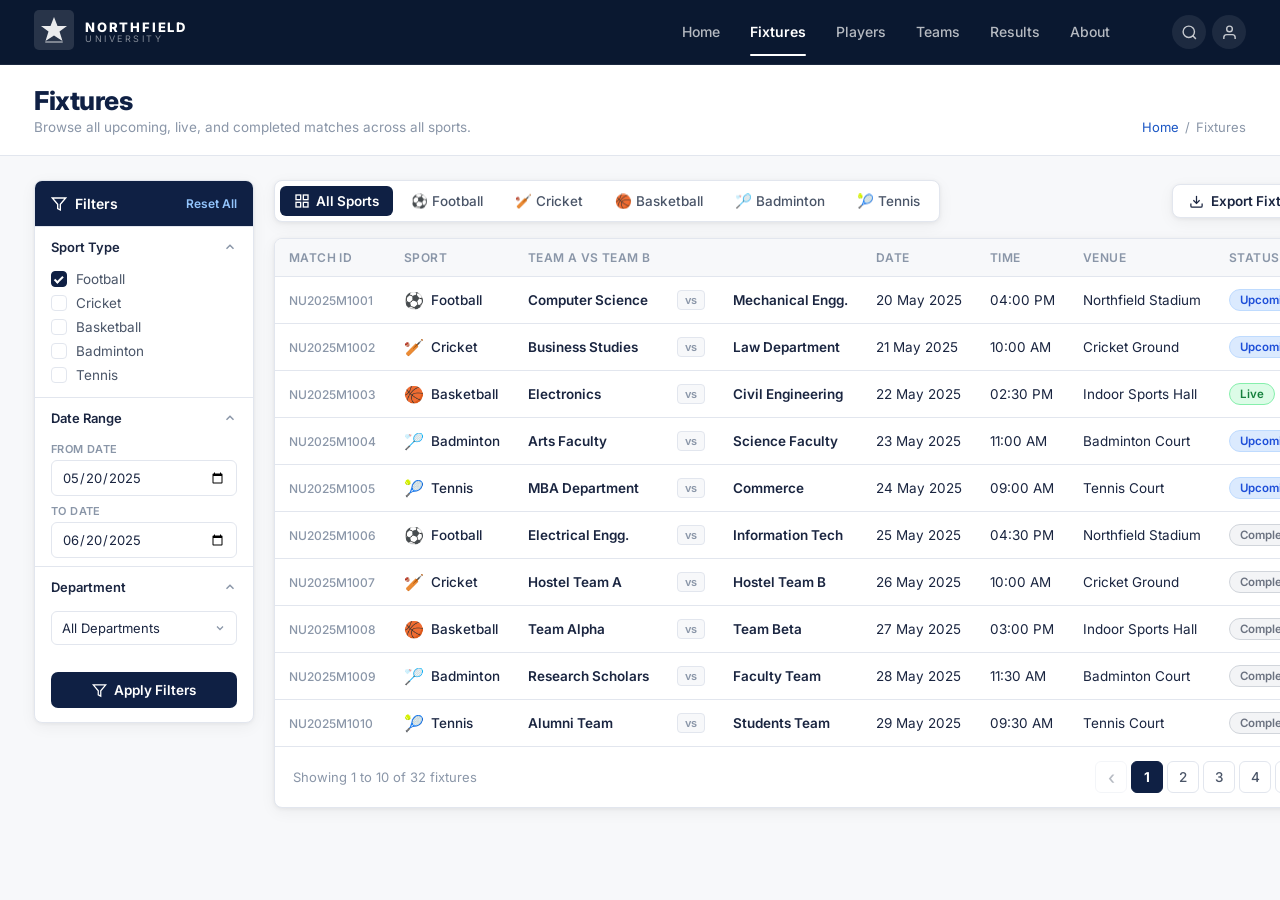
==== Fixtures page/index.html @ d03dcbde "first commit" ====
<!DOCTYPE html>
<html lang="en">
<head>
  <meta charset="UTF-8" />
  <meta name="viewport" content="width=device-width, initial-scale=1.0" />
  <title>Fixtures — Northfield University</title>
  <link rel="stylesheet" href="style.css" />
  <link href="https://fonts.googleapis.com/css2?family=Inter:wght@300;400;500;600;700;800&display=swap" rel="stylesheet" />
</head>
<body>

  <!-- ══════════════════════════════════════════
       NAVBAR
  ══════════════════════════════════════════ -->
  <nav class="navbar">
    <div class="navbar-inner">
      <a href="../Home page/index.html" class="nav-brand">
        <div class="nav-logo-icon">
          <svg width="40" height="40" viewBox="0 0 40 40" fill="none">
            <rect width="40" height="40" rx="5" fill="rgba(255,255,255,0.12)"/>
            <path d="M20 7L23.5 16H33L25.5 21.5L28.5 31L20 25.5L11.5 31L14.5 21.5L7 16H16.5L20 7Z" fill="white" opacity="0.9"/>
            <rect x="11" y="31" width="18" height="2" rx="1" fill="white" opacity="0.4"/>
          </svg>
        </div>
        <div class="nav-brand-text">
          <span class="nav-brand-main">NORTHFIELD</span>
          <span class="nav-brand-sub">UNIVERSITY</span>
        </div>
      </a>

      <ul class="nav-links" id="navLinks">
        <li><a href="../Home page/index.html">Home</a></li>
        <li><a href="index.html" class="active">Fixtures</a></li>
        <li><a href="../Players page/index.html">Players</a></li>
        <li><a href="#">Teams</a></li>
        <li><a href="#">Results</a></li>
        <li><a href="#">About</a></li>
      </ul>

      <div class="nav-actions">
        <button class="nav-icon-btn" aria-label="Search">
          <svg width="17" height="17" fill="none" stroke="currentColor" stroke-width="2" viewBox="0 0 24 24"><circle cx="11" cy="11" r="8"/><line x1="21" y1="21" x2="16.65" y2="16.65"/></svg>
        </button>
        <button class="nav-icon-btn" aria-label="Account">
          <svg width="17" height="17" fill="none" stroke="currentColor" stroke-width="2" viewBox="0 0 24 24"><path d="M20 21v-2a4 4 0 00-4-4H8a4 4 0 00-4 4v2"/><circle cx="12" cy="7" r="4"/></svg>
        </button>
        <button class="hamburger" id="hamburger" aria-label="Menu">
          <span></span><span></span><span></span>
        </button>
      </div>
    </div>
  </nav>

  <!-- ══════════════════════════════════════════
       PAGE HEADER
  ══════════════════════════════════════════ -->
  <div class="page-header">
    <div class="container page-header-inner">
      <div>
        <h1 class="page-title">Fixtures</h1>
        <p class="page-sub">Browse all upcoming, live, and completed matches across all sports.</p>
      </div>
      <nav class="breadcrumb" aria-label="Breadcrumb">
        <a href="../Home page/index.html">Home</a>
        <span class="bc-sep">/</span>
        <span class="bc-current">Fixtures</span>
      </nav>
    </div>
  </div>

  <!-- ══════════════════════════════════════════
       MAIN LAYOUT
  ══════════════════════════════════════════ -->
  <main class="main">
    <div class="container layout">

      <!-- ── SIDEBAR FILTERS ── -->
      <aside class="sidebar">
        <div class="filter-card">
          <div class="filter-header">
            <div class="filter-header-left">
              <svg width="16" height="16" fill="none" stroke="currentColor" stroke-width="2" viewBox="0 0 24 24"><polygon points="22 3 2 3 10 12.46 10 19 14 21 14 12.46 22 3"/></svg>
              <span>Filters</span>
            </div>
            <button class="reset-btn" id="resetBtn">Reset All</button>
          </div>

          <!-- Sport Type -->
          <div class="filter-section">
            <div class="filter-section-header" data-toggle="sportType">
              <span>Sport Type</span>
              <svg class="chevron" width="14" height="14" fill="none" stroke="currentColor" stroke-width="2.5" viewBox="0 0 24 24"><polyline points="18 15 12 9 6 15"/></svg>
            </div>
            <div class="filter-section-body" id="sportType">
              <label class="check-label">
                <input type="checkbox" name="sport" value="Football" checked />
                <span class="checkmark"></span>
                Football
              </label>
              <label class="check-label">
                <input type="checkbox" name="sport" value="Cricket" />
                <span class="checkmark"></span>
                Cricket
              </label>
              <label class="check-label">
                <input type="checkbox" name="sport" value="Basketball" />
                <span class="checkmark"></span>
                Basketball
              </label>
              <label class="check-label">
                <input type="checkbox" name="sport" value="Badminton" />
                <span class="checkmark"></span>
                Badminton
              </label>
              <label class="check-label">
                <input type="checkbox" name="sport" value="Tennis" />
                <span class="checkmark"></span>
                Tennis
              </label>
            </div>
          </div>

          <!-- Date Range -->
          <div class="filter-section">
            <div class="filter-section-header" data-toggle="dateRange">
              <span>Date Range</span>
              <svg class="chevron" width="14" height="14" fill="none" stroke="currentColor" stroke-width="2.5" viewBox="0 0 24 24"><polyline points="18 15 12 9 6 15"/></svg>
            </div>
            <div class="filter-section-body" id="dateRange">
              <div class="date-field">
                <label class="date-label">From Date</label>
                <div class="date-input-wrap">
                  <input type="date" id="fromDate" value="2025-05-20" class="date-input" />
                </div>
              </div>
              <div class="date-field">
                <label class="date-label">To Date</label>
                <div class="date-input-wrap">
                  <input type="date" id="toDate" value="2025-06-20" class="date-input" />
                </div>
              </div>
            </div>
          </div>

          <!-- Department -->
          <div class="filter-section">
            <div class="filter-section-header" data-toggle="department">
              <span>Department</span>
              <svg class="chevron" width="14" height="14" fill="none" stroke="currentColor" stroke-width="2.5" viewBox="0 0 24 24"><polyline points="18 15 12 9 6 15"/></svg>
            </div>
            <div class="filter-section-body" id="department">
              <select class="dept-select" id="deptSelect">
                <option value="">All Departments</option>
                <option value="Computer Science">Computer Science</option>
                <option value="Mechanical Engg.">Mechanical Engg.</option>
                <option value="Business Studies">Business Studies</option>
                <option value="Electronics">Electronics</option>
                <option value="Civil Engineering">Civil Engineering</option>
                <option value="Arts Faculty">Arts Faculty</option>
                <option value="MBA Department">MBA Department</option>
                <option value="Law Department">Law Department</option>
              </select>
            </div>
          </div>

          <button class="apply-btn" id="applyBtn">
            <svg width="15" height="15" fill="none" stroke="currentColor" stroke-width="2" viewBox="0 0 24 24"><polygon points="22 3 2 3 10 12.46 10 19 14 21 14 12.46 22 3"/></svg>
            Apply Filters
          </button>
        </div>
      </aside>

      <!-- ── CONTENT ── -->
      <section class="content">

        <!-- Sport Tabs + Export -->
        <div class="toolbar">
          <div class="sport-tabs" id="sportTabs">
            <button class="sport-tab active" data-sport="All Sports">
              <svg width="16" height="16" fill="none" stroke="currentColor" stroke-width="2" viewBox="0 0 24 24"><rect x="3" y="3" width="7" height="7"/><rect x="14" y="3" width="7" height="7"/><rect x="14" y="14" width="7" height="7"/><rect x="3" y="14" width="7" height="7"/></svg>
              All Sports
            </button>
            <button class="sport-tab" data-sport="Football">⚽ Football</button>
            <button class="sport-tab" data-sport="Cricket">🏏 Cricket</button>
            <button class="sport-tab" data-sport="Basketball">🏀 Basketball</button>
            <button class="sport-tab" data-sport="Badminton">🏸 Badminton</button>
            <button class="sport-tab" data-sport="Tennis">🎾 Tennis</button>
          </div>
          <button class="export-btn" id="exportBtn">
            <svg width="15" height="15" fill="none" stroke="currentColor" stroke-width="2" viewBox="0 0 24 24"><path d="M21 15v4a2 2 0 01-2 2H5a2 2 0 01-2-2v-4"/><polyline points="7 10 12 15 17 10"/><line x1="12" y1="15" x2="12" y2="3"/></svg>
            Export Fixtures
          </button>
        </div>

        <!-- Table -->
        <div class="table-card">
          <div class="table-wrap">
            <table class="fixtures-table" id="fixturesTable">
              <thead>
                <tr>
                  <th>Match ID</th>
                  <th>Sport</th>
                  <th colspan="3">Team A vs Team B</th>
                  <th>Date</th>
                  <th>Time</th>
                  <th>Venue</th>
                  <th>Status</th>
                </tr>
              </thead>
              <tbody id="tableBody">
                <!-- Populated by JS -->
              </tbody>
            </table>
          </div>

          <!-- Table Footer -->
          <div class="table-footer">
            <span class="showing-text" id="showingText">Showing 1 to 10 of 45 fixtures</span>
            <div class="pagination" id="pagination">
              <button class="page-btn nav-btn" id="prevBtn" disabled>&#8249;</button>
              <!-- Page buttons injected by JS -->
              <button class="page-btn nav-btn" id="nextBtn">&#8250;</button>
            </div>
          </div>
        </div>

      </section>
    </div>
  </main>

  <script src="/Fixtures page/script.js"></script>
</body>
</html>
---- Fixtures page/style.css ----
/* ============================================================
   Northfield University — Fixtures Page
   style.css
   ============================================================ */

/* ── RESET & BASE ── */
*, *::before, *::after { box-sizing: border-box; margin: 0; padding: 0; }

:root {
  --navy:       #0f2044;
  --navy-dark:  #0a1830;
  --navy-light: #1e3a6e;
  --white:      #ffffff;
  --off-white:  #f7f8fa;
  --border:     #e2e6ee;
  --text:       #1a2540;
  --text-2:     #4a5568;
  --text-3:     #8a96a8;
  --blue-link:  #1a56c4;
  --green:      #16a34a;
  --green-bg:   #dcfce7;
  --green-bd:   #bbf7d0;
  --live-c:     #15803d;
  --live-bg:    #dcfce7;
  --live-bd:    #86efac;
  --comp-c:     #6b7280;
  --comp-bg:    #f3f4f6;
  --comp-bd:    #d1d5db;
  --radius:     8px;
  --shadow:     0 1px 4px rgba(0,0,0,0.06), 0 4px 16px rgba(0,0,0,0.05);
}

html { font-size: 16px; scroll-behavior: smooth; }
body { font-family: 'Inter', sans-serif; background: var(--off-white); color: var(--text); -webkit-font-smoothing: antialiased; }
img  { display: block; max-width: 100%; }
a    { text-decoration: none; color: inherit; }
ul   { list-style: none; }
button { cursor: pointer; font-family: inherit; }

.container { max-width: 1260px; margin: 0 auto; padding: 0 24px; }


/* ══════════════════════════════════════════
   NAVBAR
══════════════════════════════════════════ */
.navbar {
  position: sticky; top: 0; z-index: 200;
  background: var(--navy-dark);
  border-bottom: 1px solid rgba(255,255,255,0.07);
}
.navbar-inner {
  max-width: 1260px; margin: 0 auto; padding: 0 24px;
  height: 64px; display: flex; align-items: center; gap: 32px;
}
.nav-brand { display: flex; align-items: center; gap: 11px; flex-shrink: 0; }
.nav-brand-text { display: flex; flex-direction: column; line-height: 1.1; }
.nav-brand-main { font-size: 13px; font-weight: 800; color: #fff; letter-spacing: 1.8px; }
.nav-brand-sub  { font-size: 9px; font-weight: 400; color: rgba(255,255,255,0.5); letter-spacing: 2.5px; }

.nav-links { display: flex; gap: 2px; margin-left: auto; }
.nav-links a {
  display: block; padding: 6px 14px 8px;
  font-size: 14px; font-weight: 500; color: rgba(255,255,255,0.7);
  border-radius: 4px; transition: color .18s; position: relative;
}
.nav-links a:hover { color: #fff; }
.nav-links a.active { color: #fff; font-weight: 600; }
.nav-links a.active::after {
  content: ''; position: absolute; bottom: -8px; left: 14px; right: 14px;
  height: 2px; background: #fff; border-radius: 2px;
}

.nav-actions { display: flex; gap: 6px; margin-left: 16px; }
.nav-icon-btn {
  width: 34px; height: 34px; border-radius: 50%; border: none;
  background: rgba(255,255,255,0.08); color: rgba(255,255,255,0.75);
  display: flex; align-items: center; justify-content: center;
  transition: background .18s, color .18s;
}
.nav-icon-btn:hover { background: rgba(255,255,255,0.16); color: #fff; }

.hamburger { display: none; flex-direction: column; gap: 5px; background: none; border: none; padding: 4px; }
.hamburger span { display: block; width: 22px; height: 2px; background: rgba(255,255,255,0.8); border-radius: 2px; transition: transform .2s, opacity .2s; }
.hamburger.open span:nth-child(1) { transform: translateY(7px) rotate(45deg); }
.hamburger.open span:nth-child(2) { opacity: 0; }
.hamburger.open span:nth-child(3) { transform: translateY(-7px) rotate(-45deg); }


/* ══════════════════════════════════════════
   PAGE HEADER
══════════════════════════════════════════ */
.page-header {
  background: var(--white);
  border-bottom: 1px solid var(--border);
  padding: 20px 0;
}
.page-header-inner {
  display: flex; align-items: flex-end;
  justify-content: space-between; flex-wrap: wrap; gap: 10px;
}
.page-title { font-size: 26px; font-weight: 800; color: var(--navy); letter-spacing: -0.5px; }
.page-sub   { font-size: 13.5px; color: var(--text-3); margin-top: 3px; }

.breadcrumb { display: flex; align-items: center; gap: 6px; font-size: 13px; }
.breadcrumb a { color: var(--blue-link); }
.breadcrumb a:hover { text-decoration: underline; }
.bc-sep     { color: var(--text-3); }
.bc-current { color: var(--text-3); }


/* ══════════════════════════════════════════
   MAIN LAYOUT
══════════════════════════════════════════ */
.main { padding: 24px 0 60px; }
.layout {
  display: grid;
  grid-template-columns: 220px 1fr;
  gap: 20px;
  align-items: start;
}


/* ══════════════════════════════════════════
   SIDEBAR
══════════════════════════════════════════ */
.sidebar { position: sticky; top: 88px; }

.filter-card {
  background: var(--white);
  border: 1px solid var(--border);
  border-radius: var(--radius);
  box-shadow: var(--shadow);
  overflow: hidden;
}

.filter-header {
  display: flex; align-items: center; justify-content: space-between;
  padding: 14px 16px;
  border-bottom: 1px solid var(--border);
  background: var(--navy);
}
.filter-header-left {
  display: flex; align-items: center; gap: 8px;
  font-size: 14px; font-weight: 600; color: #fff;
}
.reset-btn {
  font-size: 12px; font-weight: 600; color: #93c5fd;
  background: none; border: none; padding: 0;
  transition: color .15s;
}
.reset-btn:hover { color: #fff; }

/* Section accordion */
.filter-section { border-bottom: 1px solid var(--border); }
.filter-section:last-of-type { border-bottom: none; }

.filter-section-header {
  display: flex; align-items: center; justify-content: space-between;
  padding: 12px 16px; cursor: pointer;
  font-size: 13px; font-weight: 600; color: var(--text);
  user-select: none;
  transition: background .15s;
}
.filter-section-header:hover { background: var(--off-white); }

.chevron { transition: transform .22s ease; color: var(--text-3); }
.filter-section-header.collapsed .chevron { transform: rotate(180deg); }

.filter-section-body {
  padding: 4px 16px 14px;
  display: flex; flex-direction: column; gap: 8px;
  overflow: hidden;
  transition: max-height .25s ease, opacity .2s ease;
}
.filter-section-body.hidden {
  max-height: 0 !important;
  padding-top: 0; padding-bottom: 0;
  opacity: 0;
}

/* Checkboxes */
.check-label {
  display: flex; align-items: center; gap: 9px;
  font-size: 13.5px; color: var(--text-2); cursor: pointer;
  user-select: none;
}
.check-label input[type="checkbox"] { display: none; }
.checkmark {
  width: 16px; height: 16px; border-radius: 4px;
  border: 1.5px solid var(--border);
  background: var(--white);
  flex-shrink: 0; display: flex; align-items: center; justify-content: center;
  transition: background .15s, border-color .15s;
}
.check-label input:checked + .checkmark {
  background: var(--navy);
  border-color: var(--navy);
}
.check-label input:checked + .checkmark::after {
  content: '';
  display: block; width: 9px; height: 5px;
  border-left: 2px solid #fff; border-bottom: 2px solid #fff;
  transform: rotate(-45deg) translateY(-1px);
}

/* Date inputs */
.date-field { display: flex; flex-direction: column; gap: 4px; }
.date-label { font-size: 11px; font-weight: 600; color: var(--text-3); text-transform: uppercase; letter-spacing: 0.4px; }
.date-input-wrap { position: relative; }
.date-input {
  width: 100%; padding: 8px 10px; font-size: 13px;
  border: 1px solid var(--border); border-radius: 6px;
  color: var(--text); background: var(--white);
  font-family: inherit; outline: none;
  transition: border-color .15s;
}
.date-input:focus { border-color: var(--navy); }

/* Department select */
.dept-select {
  width: 100%; padding: 8px 10px; font-size: 13px;
  border: 1px solid var(--border); border-radius: 6px;
  color: var(--text); background: var(--white);
  font-family: inherit; outline: none; cursor: pointer;
  transition: border-color .15s;
  appearance: none;
  background-image: url("data:image/svg+xml,%3Csvg xmlns='http://www.w3.org/2000/svg' width='12' height='12' viewBox='0 0 24 24' fill='none' stroke='%238a96a8' stroke-width='2.5'%3E%3Cpolyline points='6 9 12 15 18 9'/%3E%3C/svg%3E");
  background-repeat: no-repeat;
  background-position: right 10px center;
  padding-right: 28px;
}
.dept-select:focus { border-color: var(--navy); }

/* Apply button */
.apply-btn {
  display: flex; align-items: center; justify-content: center; gap: 7px;
  width: calc(100% - 32px); margin: 14px 16px;
  padding: 10px; background: var(--navy);
  color: #fff; font-size: 13.5px; font-weight: 600;
  border: none; border-radius: 7px;
  transition: background .18s;
}
.apply-btn:hover { background: var(--navy-light); }


/* ══════════════════════════════════════════
   TOOLBAR (tabs + export)
══════════════════════════════════════════ */
.toolbar {
  display: flex; align-items: center;
  justify-content: space-between; flex-wrap: wrap;
  gap: 12px; margin-bottom: 16px;
}

.sport-tabs {
  display: flex; gap: 4px;
  background: var(--white);
  border: 1px solid var(--border);
  border-radius: var(--radius);
  padding: 5px;
  box-shadow: var(--shadow);
  flex-wrap: wrap;
}

.sport-tab {
  display: flex; align-items: center; gap: 6px;
  padding: 7px 14px; border: none; border-radius: 6px;
  font-size: 13.5px; font-weight: 500; color: var(--text-2);
  background: transparent;
  transition: background .15s, color .15s;
  white-space: nowrap;
}
.sport-tab:hover { background: var(--off-white); color: var(--text); }
.sport-tab.active {
  background: var(--navy); color: #fff; font-weight: 600;
}

.export-btn {
  display: flex; align-items: center; gap: 7px;
  padding: 8px 16px;
  background: var(--white); color: var(--text);
  border: 1px solid var(--border); border-radius: var(--radius);
  font-size: 13.5px; font-weight: 600;
  box-shadow: var(--shadow);
  transition: background .15s, border-color .15s;
}
.export-btn:hover { background: var(--off-white); border-color: var(--navy); }


/* ══════════════════════════════════════════
   TABLE CARD
══════════════════════════════════════════ */
.table-card {
  background: var(--white);
  border: 1px solid var(--border);
  border-radius: var(--radius);
  box-shadow: var(--shadow);
  overflow: hidden;
}

.table-wrap { overflow-x: auto; -webkit-overflow-scrolling: touch; }

.fixtures-table {
  width: 100%; border-collapse: collapse;
  font-size: 13.5px; white-space: nowrap;
}

.fixtures-table thead tr {
  background: var(--off-white);
  border-bottom: 1px solid var(--border);
}
.fixtures-table th {
  padding: 11px 14px; text-align: left;
  font-size: 12px; font-weight: 600;
  color: var(--text-3); text-transform: uppercase; letter-spacing: 0.4px;
}

.fixtures-table tbody tr {
  border-bottom: 1px solid var(--border);
  transition: background .12s;
}
.fixtures-table tbody tr:last-child { border-bottom: none; }
.fixtures-table tbody tr:hover { background: #f8f9fd; }

.fixtures-table td { padding: 12px 14px; vertical-align: middle; }

/* Match ID */
.match-id { font-size: 12px; color: var(--text-3); font-weight: 500; }

/* Sport cell */
.sport-cell { display: flex; align-items: center; gap: 7px; font-weight: 500; }
.sport-emoji { font-size: 16px; }

/* vs cell */
.vs-badge {
  display: inline-block; padding: 2px 7px;
  background: var(--off-white); border: 1px solid var(--border);
  border-radius: 4px; font-size: 11px; font-weight: 600; color: var(--text-3);
}

/* Team names */
.team-a { font-weight: 600; color: var(--text); }
.team-b { font-weight: 600; color: var(--text); }

/* Status badges */
.status-badge {
  display: inline-block; padding: 3px 10px;
  border-radius: 100px; font-size: 11.5px; font-weight: 600;
  white-space: nowrap; border: 1px solid transparent;
}
.status-upcoming { background: #dbeafe; color: #1d4ed8; border-color: #bfdbfe; }
.status-live {
  background: var(--live-bg); color: var(--live-c); border-color: var(--live-bd);
  animation: pulse-live 1.8s ease-in-out infinite;
}
.status-completed { background: var(--comp-bg); color: var(--comp-c); border-color: var(--comp-bd); }

@keyframes pulse-live {
  0%, 100% { opacity: 1; }
  50% { opacity: 0.65; }
}


/* ══════════════════════════════════════════
   TABLE FOOTER / PAGINATION
══════════════════════════════════════════ */
.table-footer {
  display: flex; align-items: center; justify-content: space-between;
  padding: 14px 18px; border-top: 1px solid var(--border);
  flex-wrap: wrap; gap: 10px;
}
.showing-text { font-size: 13px; color: var(--text-3); }

.pagination { display: flex; align-items: center; gap: 4px; }
.page-btn {
  min-width: 32px; height: 32px; padding: 0 6px;
  display: flex; align-items: center; justify-content: center;
  border: 1px solid var(--border); border-radius: 6px;
  font-size: 13.5px; font-weight: 500; color: var(--text-2);
  background: var(--white); transition: background .15s, border-color .15s, color .15s;
}
.page-btn:hover:not(:disabled) { background: var(--off-white); border-color: var(--navy); color: var(--navy); }
.page-btn.active { background: var(--navy); color: #fff; border-color: var(--navy); font-weight: 700; }
.page-btn:disabled { opacity: 0.4; cursor: default; }
.nav-btn { font-size: 18px; }

/* Empty state */
.empty-state {
  text-align: center; padding: 52px 20px; color: var(--text-3);
}
.empty-state svg { margin: 0 auto 12px; opacity: 0.35; }
.empty-state p { font-size: 14px; }


/* ══════════════════════════════════════════
   RESPONSIVE
══════════════════════════════════════════ */
@media (max-width: 960px) {
  .layout { grid-template-columns: 1fr; }
  .sidebar { position: static; }
  .filter-card { display: grid; grid-template-columns: 1fr 1fr; }
  .filter-header { grid-column: 1 / -1; }
  .apply-btn { grid-column: 1 / -1; }
}

@media (max-width: 768px) {
  .nav-links {
    display: none; position: absolute; top: 64px; left: 0; right: 0;
    background: var(--navy-dark); flex-direction: column;
    padding: 16px 0 20px; border-bottom: 1px solid rgba(255,255,255,0.08); gap: 0;
  }
  .nav-links.open { display: flex; }
  .nav-links a { padding: 10px 24px; border-radius: 0; }
  .nav-links a.active::after { display: none; }
  .hamburger { display: flex; }
  .navbar { position: sticky; }

  .page-header-inner { flex-direction: column; align-items: flex-start; }
  .filter-card { display: block; }
  .sport-tabs { flex-wrap: nowrap; overflow-x: auto; }
  .toolbar { flex-direction: column; align-items: flex-start; }
}
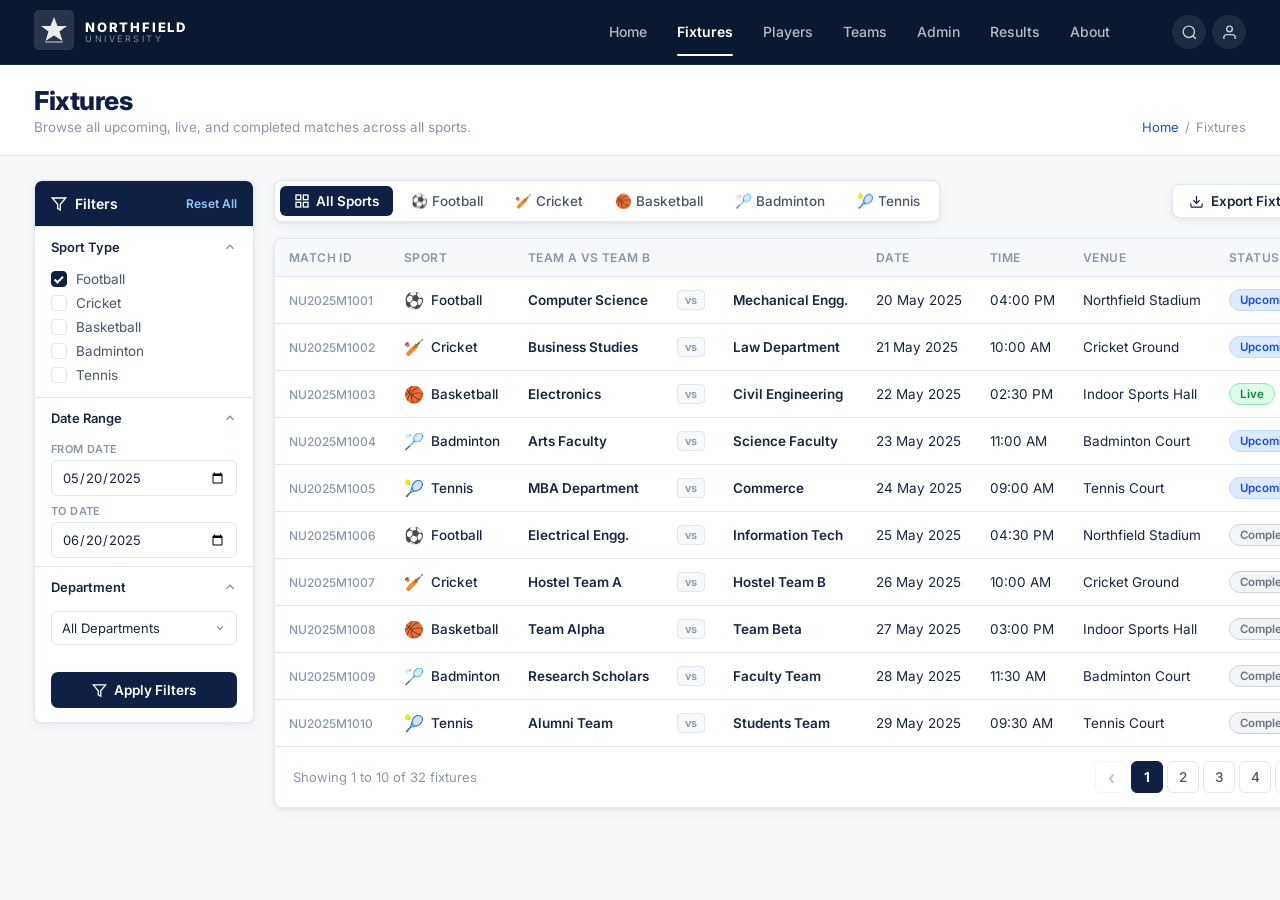
==== commit 08e0ceac: "admin push" ====
--- a/Fixtures page/index.html
+++ b/Fixtures page/index.html
@@ -32,7 +32,8 @@
         <li><a href="../Home page/index.html">Home</a></li>
         <li><a href="index.html" class="active">Fixtures</a></li>
         <li><a href="../Players page/index.html">Players</a></li>
-        <li><a href="#">Teams</a></li>
+        <li><a href="../Teams/index.html">Teams</a></li>
+        <li><a href="../Admin page/index.html">Admin</a></li>
         <li><a href="#">Results</a></li>
         <li><a href="#">About</a></li>
       </ul>
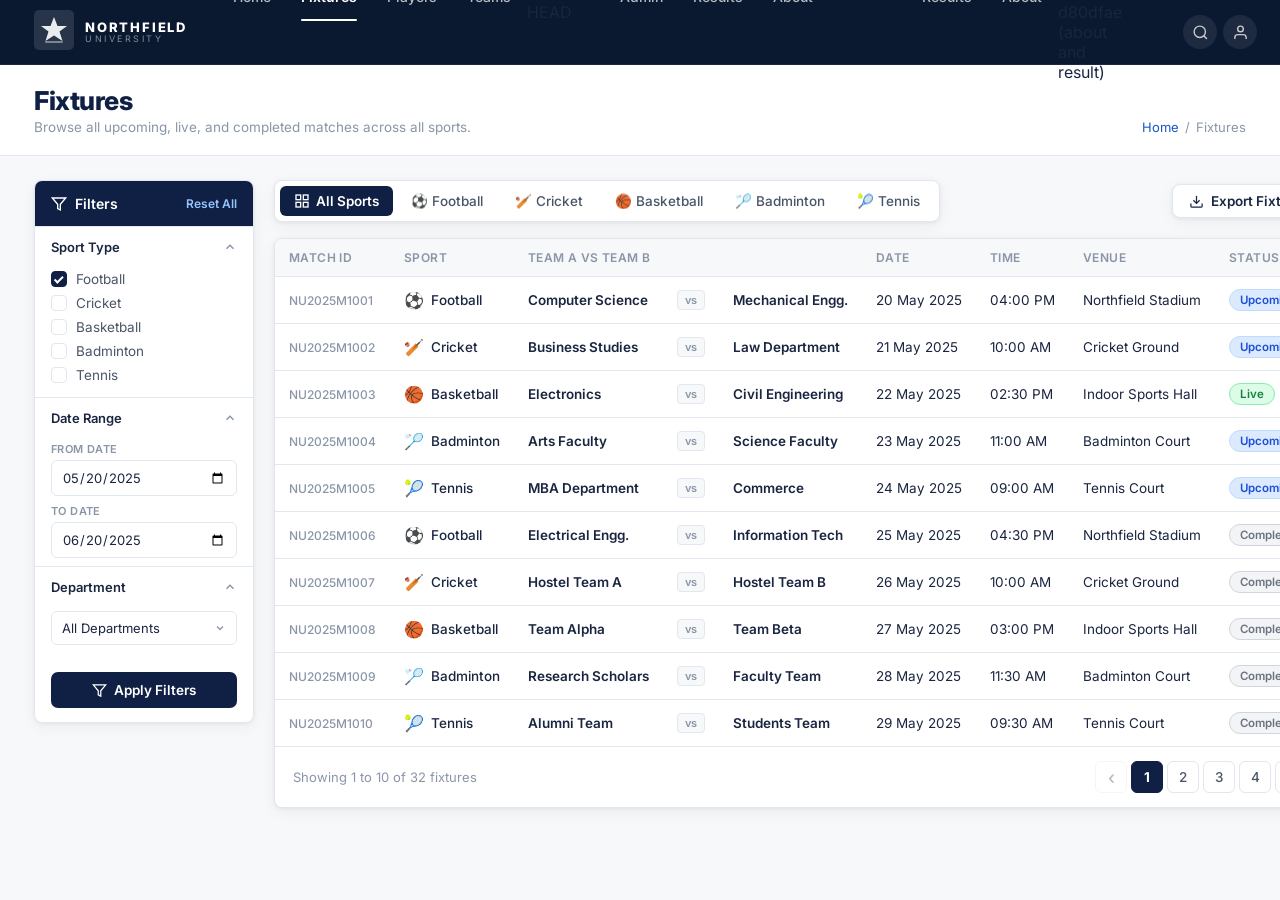
==== commit f9baa143: "Merge and add Teams page" ====
--- a/Fixtures page/index.html
+++ b/Fixtures page/index.html
@@ -33,9 +33,14 @@
         <li><a href="index.html" class="active">Fixtures</a></li>
         <li><a href="../Players page/index.html">Players</a></li>
         <li><a href="../Teams/index.html">Teams</a></li>
+<<<<<<< HEAD
         <li><a href="../Admin page/index.html">Admin</a></li>
         <li><a href="#">Results</a></li>
         <li><a href="#">About</a></li>
+=======
+        <li><a href="../Result/index.html">Results</a></li>
+        <li><a href="../About/index.html">About</a></li>
+>>>>>>> d80dfae (about and result)
       </ul>
 
       <div class="nav-actions">
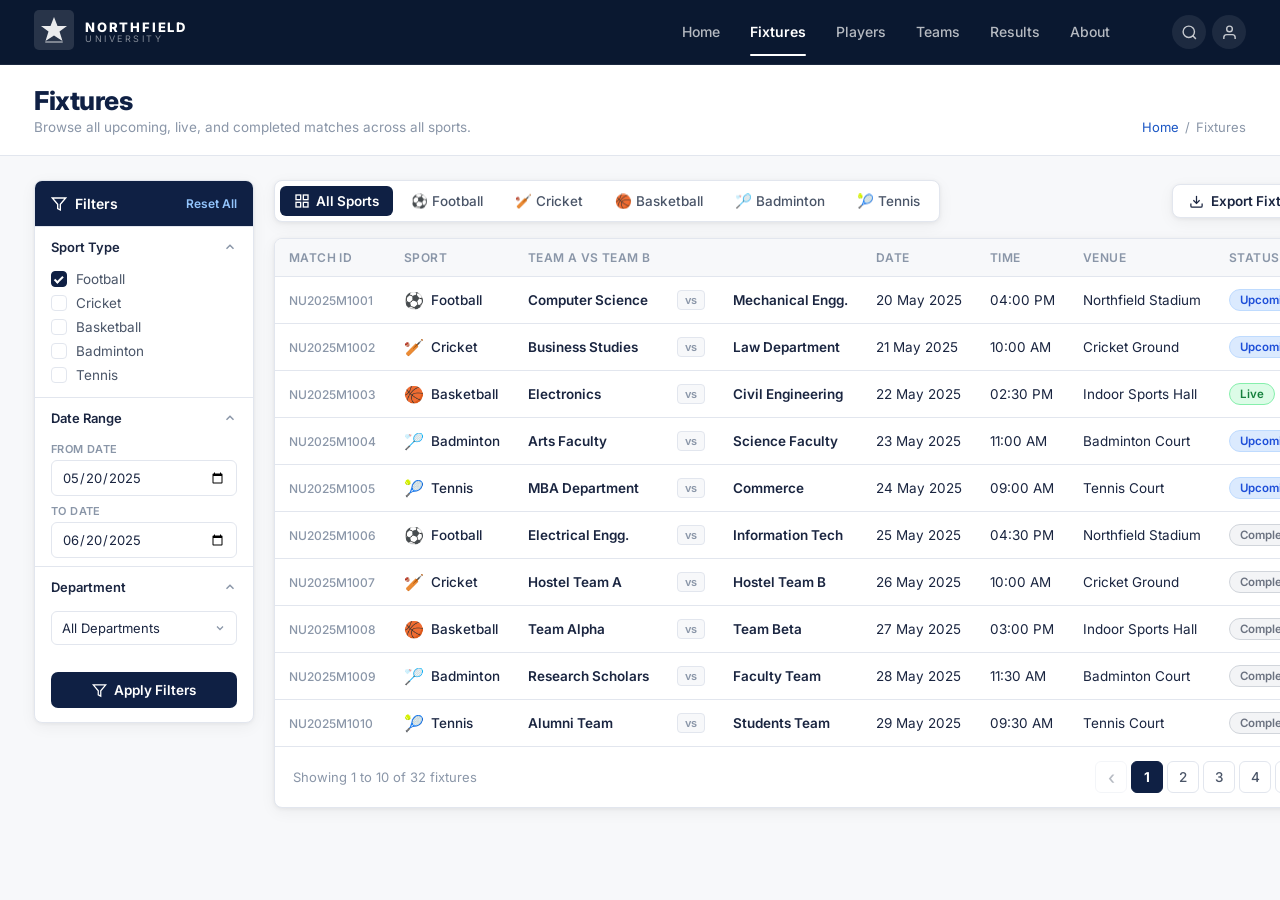
==== commit 2510664d: "new pages" ====
--- a/Fixtures page/index.html
+++ b/Fixtures page/index.html
@@ -33,14 +33,8 @@
         <li><a href="index.html" class="active">Fixtures</a></li>
         <li><a href="../Players page/index.html">Players</a></li>
         <li><a href="../Teams/index.html">Teams</a></li>
-<<<<<<< HEAD
-        <li><a href="../Admin page/index.html">Admin</a></li>
-        <li><a href="#">Results</a></li>
-        <li><a href="#">About</a></li>
-=======
         <li><a href="../Result/index.html">Results</a></li>
         <li><a href="../About/index.html">About</a></li>
->>>>>>> d80dfae (about and result)
       </ul>
 
       <div class="nav-actions">
